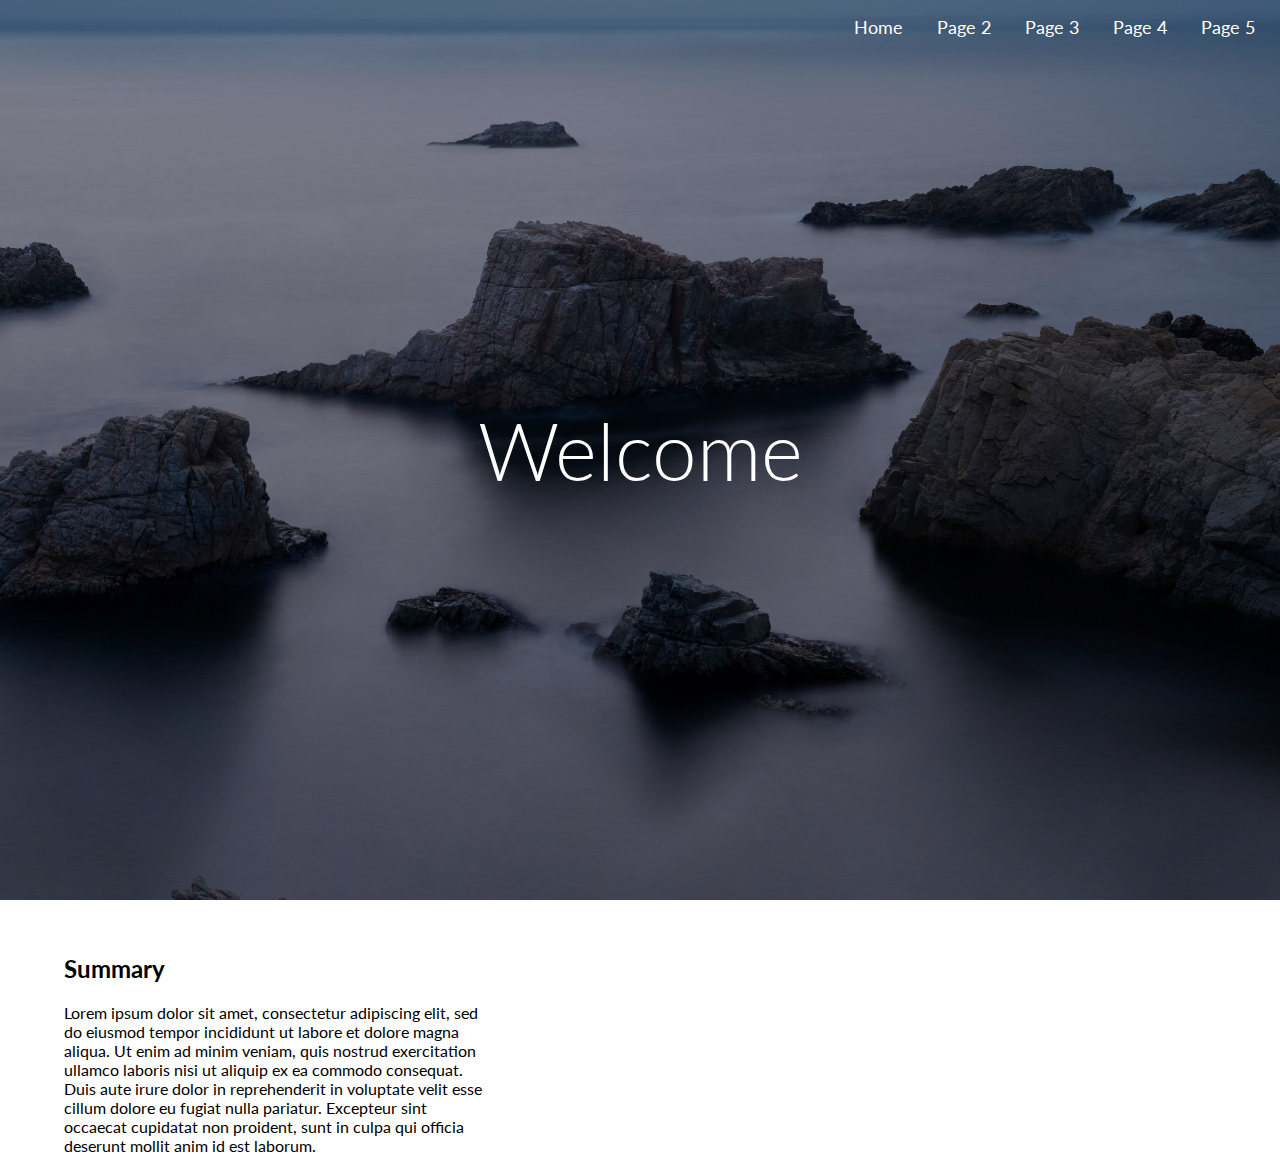
==== index.html @ a2aaafdb "Added background to banner" ====
<!DOCTYPE html>
<html>
    <head>
        <title>My Sample Website</title>
        <link href="https://fonts.googleapis.com/css2?family=Lato:wght@300;400&display=swap" rel="stylesheet"> <!-- add google fonts link for Lato Light and Regular -->
        <link href="css/styles.css" rel="stylesheet"> <!-- add link to external css file -->
        <style>
            .summary-container {
                margin-top: 6vh;
                margin-left: 5%; /* add margin to the left */
            }
            .summary-container h2 {
                text-align: left;
            }
            .summary-container p {
                text-align: left;
            }
        </style>
    </head>
    <body>
        <div class="header">
            <h1>Welcome</h1>
            <div class="button-container">
                <a href="index.html"><button>Home</button></a>
                <a href="page2.html"><button disabled>Page 2</button></a>
                <a href="page3.html"><button disabled>Page 3</button></a>
                <a href="page4.html"><button disabled>Page 4</button></a>
                <a href="page5.html"><button disabled>Page 5</button></a>
            </div>
        </div>
        <div class="summary-container" style="width: 33%">
            <h2>Summary</h2>
            <p>Lorem ipsum dolor sit amet, consectetur adipiscing elit, sed do eiusmod tempor incididunt ut labore et dolore magna aliqua. Ut enim ad minim veniam, quis nostrud exercitation ullamco laboris nisi ut aliquip ex ea commodo consequat. Duis aute irure dolor in reprehenderit in voluptate velit esse cillum dolore eu fugiat nulla pariatur. Excepteur sint occaecat cupidatat non proident, sunt in culpa qui officia deserunt mollit anim id est laborum.</p>    
        </div>
    </body>
</html>
---- css/styles.css ----
.header {
    display: flex;
    flex-direction: column;
    justify-content: center;
    align-items: center;
    height: 100vh; /* adjust as needed */
    position: relative;
    background-image: url('/images/big-sur-horizon.jpg');
    background-size: cover;
    background-position: center;
}

.header::before {
    content: "";
    position: absolute;
    top: 0;
    left: 0;
    width: 100%;
    height: 100%;
    background: rgba(0, 0, 0, 0.4);
    z-index: 1;
}

h1, .button-container {
    position: relative;
    z-index: 2;
}

body {
    font-family: 'Lato', sans-serif;
    margin: 0;
}

h1 {
    font-family: 'Lato', sans-serif;
    font-size: 5rem;
    font-weight: 300;
    text-align: center;
    color: white;
    padding: 100px;
    margin: 0;
}

.button-container {
    position: absolute;
    top: 10px;
    right: 10px;
    z-index: 2;
}

.button-container button {
    margin: 0 5px;
    font: 400 1.1rem/1.5 'Lato', sans-serif;
    color: white;
    padding: 5px 10px;
    background: transparent;
    border: none;
    cursor: pointer;
    transition: transform 0.3s ease;
}

.button-container button:hover {
    transform: scale(1.2);
}

@media screen and (min-width: 1024px) {
    .button-container {
        gap: 7px;
    }
}
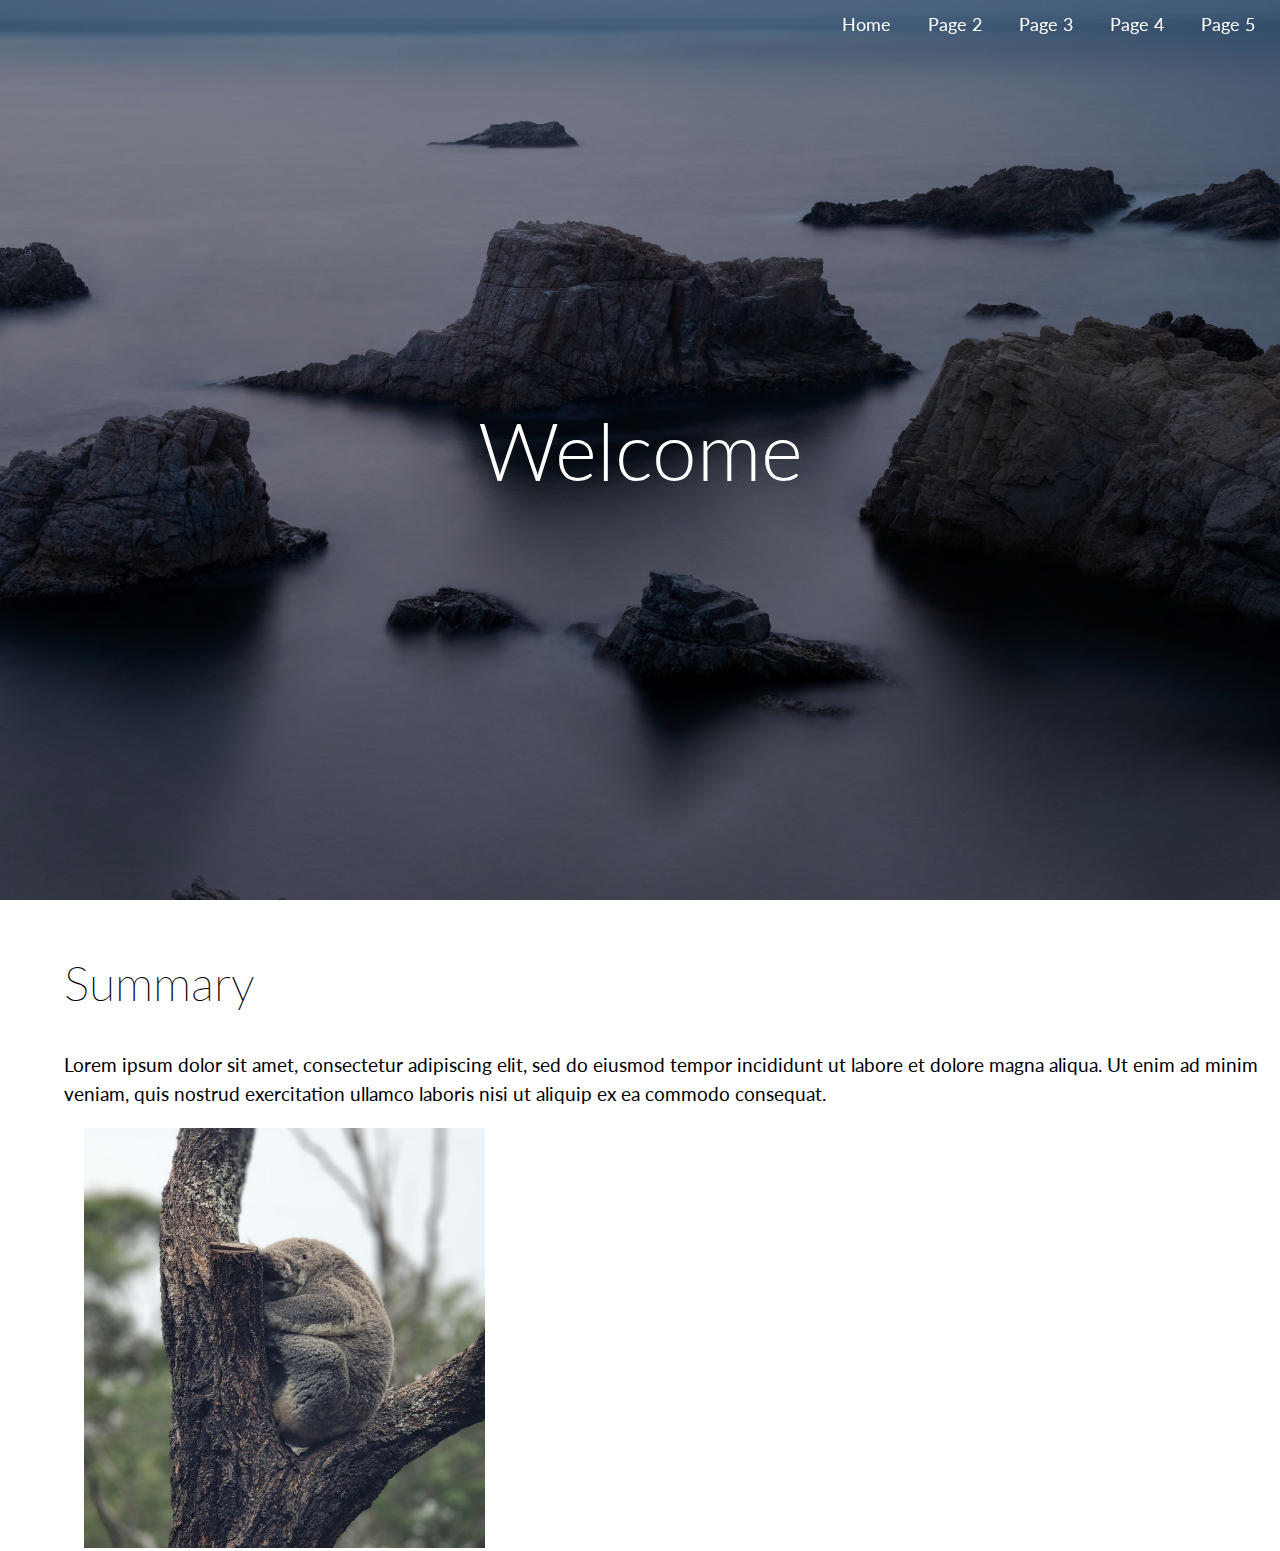
==== commit 35fb5c35: "Added photo and scrolling header" ====
--- a/index.html
+++ b/index.html
@@ -4,16 +4,25 @@
         <title>My Sample Website</title>
         <link href="https://fonts.googleapis.com/css2?family=Lato:wght@300;400&display=swap" rel="stylesheet"> <!-- add google fonts link for Lato Light and Regular -->
         <link href="css/styles.css" rel="stylesheet"> <!-- add link to external css file -->
+        <script src="js/script.js"></script>
         <style>
             .summary-container {
                 margin-top: 6vh;
                 margin-left: 5%; /* add margin to the left */
             }
             .summary-container h2 {
+                font-size: 3rem; /* increase font size of h2 */
+                font-weight: 200;
                 text-align: left;
             }
             .summary-container p {
                 text-align: left;
+                font-size: 1.2rem; /* increase font size of p */
+                line-height: 1.5;
+            }
+            .summary-container img {
+                margin-left: 20px; /* add margin to the left */
+                width: 33%; /* set width to 33% */
             }
         </style>
     </head>
@@ -21,6 +30,7 @@
         <div class="header">
             <h1>Welcome</h1>
             <div class="button-container">
+                <div class="website-name">Website Name</div>
                 <a href="index.html"><button>Home</button></a>
                 <a href="page2.html"><button disabled>Page 2</button></a>
                 <a href="page3.html"><button disabled>Page 3</button></a>
@@ -28,9 +38,10 @@
                 <a href="page5.html"><button disabled>Page 5</button></a>
             </div>
         </div>
-        <div class="summary-container" style="width: 33%">
+        <div class="summary-container">
             <h2>Summary</h2>
-            <p>Lorem ipsum dolor sit amet, consectetur adipiscing elit, sed do eiusmod tempor incididunt ut labore et dolore magna aliqua. Ut enim ad minim veniam, quis nostrud exercitation ullamco laboris nisi ut aliquip ex ea commodo consequat. Duis aute irure dolor in reprehenderit in voluptate velit esse cillum dolore eu fugiat nulla pariatur. Excepteur sint occaecat cupidatat non proident, sunt in culpa qui officia deserunt mollit anim id est laborum.</p>    
+            <p>Lorem ipsum dolor sit amet, consectetur adipiscing elit, sed do eiusmod tempor incididunt ut labore et dolore magna aliqua. Ut enim ad minim veniam, quis nostrud exercitation ullamco laboris nisi ut aliquip ex ea commodo consequat.</p>
+            <img src="images/koala.jpg" alt="Koala image"> <!-- add image -->
         </div>
     </body>
 </html>--- a/css/styles.css
+++ b/css/styles.css
@@ -32,7 +32,6 @@
 }
 
 h1 {
-    font-family: 'Lato', sans-serif;
     font-size: 5rem;
     font-weight: 300;
     text-align: center;
@@ -42,14 +41,21 @@
 }
 
 .button-container {
-    position: absolute;
-    top: 10px;
-    right: 10px;
+    position: fixed;
+    top: 0px;
+    right: 0px;
+    width: 100%;
+    height: 50px;
     z-index: 2;
+    padding-right: 10px;
+    display: flex;
+    justify-content: flex-end;
+    align-items: center;
+    transition: background-color 0.3s ease;
 }
 
 .button-container button {
-    margin: 0 5px;
+    margin: 5px;
     font: 400 1.1rem/1.5 'Lato', sans-serif;
     color: white;
     padding: 5px 10px;
@@ -63,6 +69,23 @@
     transform: scale(1.2);
 }
 
+.button-container.scrolled {
+    background-color: rgba(0, 0, 0, 0.7);
+}
+
+.website-name {
+    position: absolute;
+    padding-left: 10px;
+    left: 10px;
+    opacity: 0;
+    color: white;
+    transition: opacity 0.3s ease;
+}
+
+.website-name.visible {
+    opacity: 1;
+}
+
 @media screen and (min-width: 1024px) {
     .button-container {
         gap: 7px;
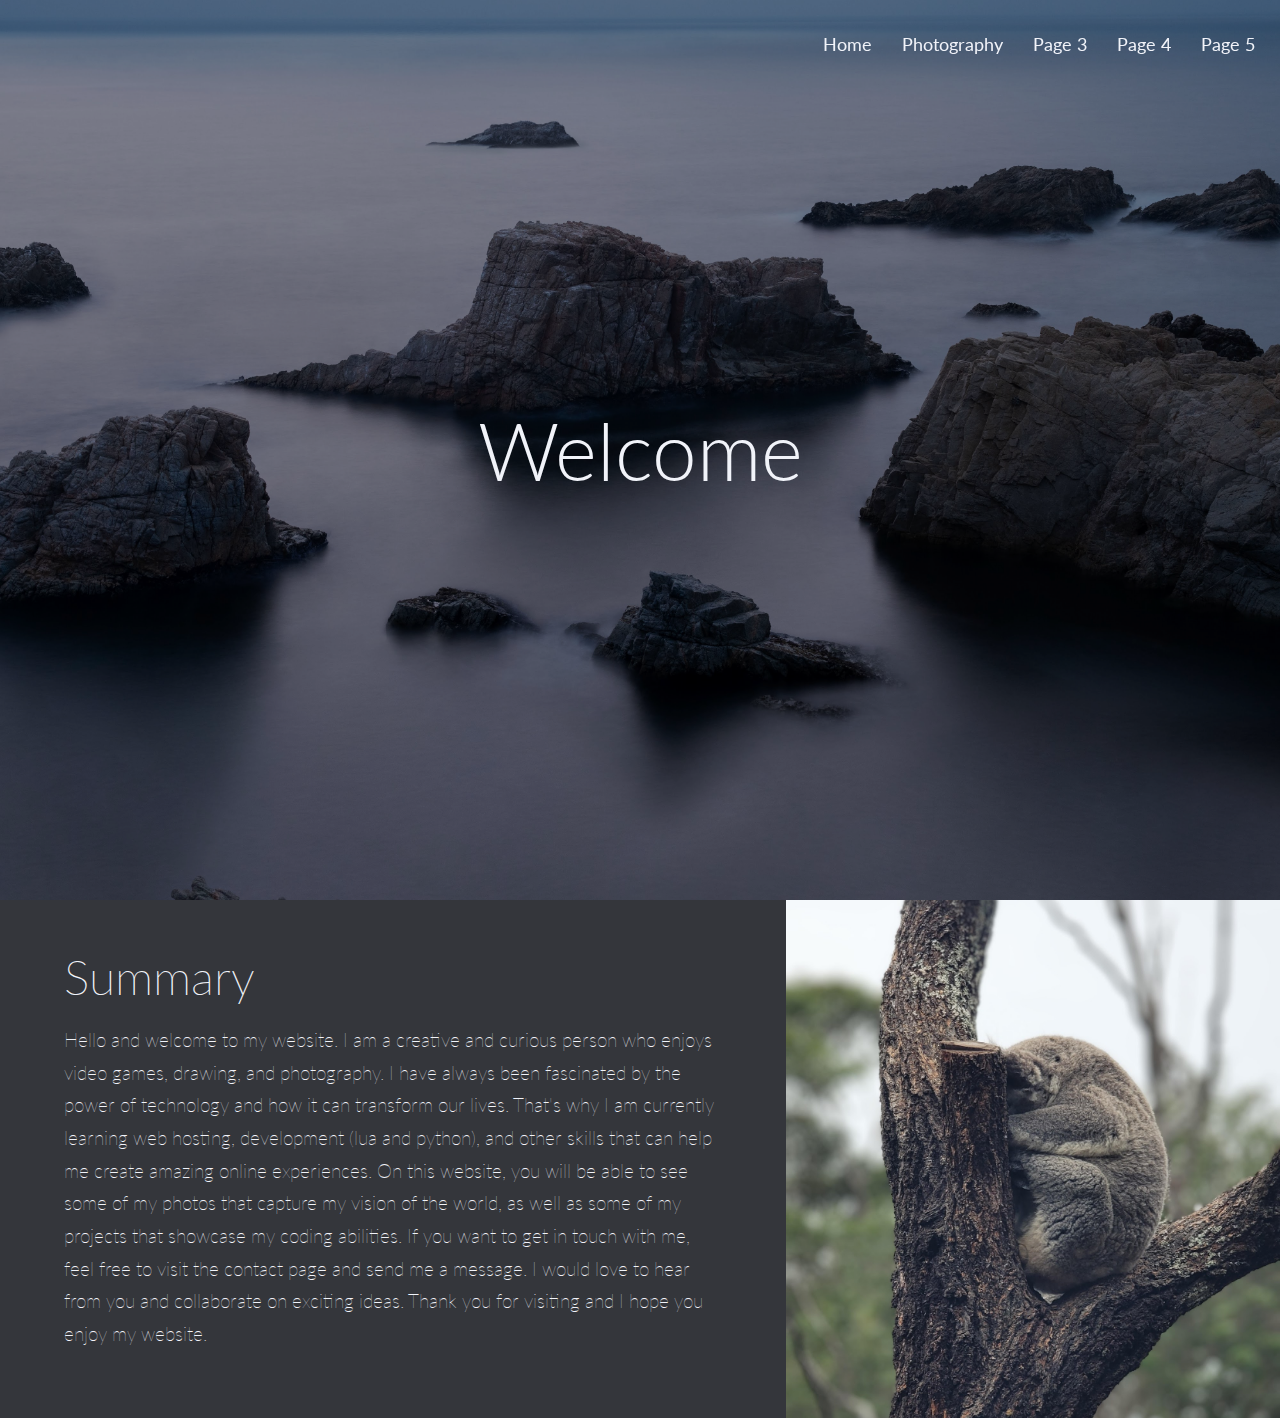
==== commit 0556aa6c: "Added fade header." ====
--- a/index.html
+++ b/index.html
@@ -7,41 +7,65 @@
         <script src="js/script.js"></script>
         <style>
             .summary-container {
-                margin-top: 6vh;
-                margin-left: 5%; /* add margin to the left */
+                width: 60%; /* increase width of summary container */
+                display: flex; /* add display flex */
+                flex-direction: column; /* add flex direction column */
+                justify-content: center; /* add justify content center */
+                align-items: flex-start; /* add align items flex start */
+                margin-left: 5%; /* add margin left 5% */
             }
             .summary-container h2 {
                 font-size: 3rem; /* increase font size of h2 */
+                margin: 0;
                 font-weight: 200;
                 text-align: left;
+                color: #F1F3F9;
             }
             .summary-container p {
                 text-align: left;
                 font-size: 1.2rem; /* increase font size of p */
-                line-height: 1.5;
+                font-weight: lighter;
+                line-height: 1.7;
+                color: #F1F3F9;
             }
-            .summary-container img {
-                margin-left: 20px; /* add margin to the left */
-                width: 33%; /* set width to 33% */
+            .image-container {
+                width: 45%;
+                margin-left: 5%;
+                display: flex;
+                justify-content: center;
+                align-items: center;
+            }
+            .image-container img {
+                width: 100%;
+                object-fit: cover; /* add object-fit cover */
+            }
+            .main-container {
+                display: flex; /* add display flex */
+                justify-content: space-between; /* add justify content space between */
+                align-items: center; /* add align items center */
             }
         </style>
     </head>
     <body>
         <div class="header">
             <h1>Welcome</h1>
-            <div class="button-container">
+            <div class="banner">
                 <div class="website-name">Website Name</div>
-                <a href="index.html"><button>Home</button></a>
-                <a href="page2.html"><button disabled>Page 2</button></a>
-                <a href="page3.html"><button disabled>Page 3</button></a>
-                <a href="page4.html"><button disabled>Page 4</button></a>
-                <a href="page5.html"><button disabled>Page 5</button></a>
+                <a href="index.html"><button id="home-btn">Home</button></a>
+                <a href="photography.html"><button id="photography-btn">Photography</button></a>
+                <a href="page3.html"><button id="page3-btn" disabled>Page 3</button></a>
+                <a href="page4.html"><button id="page4-btn" disabled>Page 4</button></a>
+                <a href="page5.html"><button id="page5-btn" disabled>Page 5</button></a>
             </div>
         </div>
-        <div class="summary-container">
-            <h2>Summary</h2>
-            <p>Lorem ipsum dolor sit amet, consectetur adipiscing elit, sed do eiusmod tempor incididunt ut labore et dolore magna aliqua. Ut enim ad minim veniam, quis nostrud exercitation ullamco laboris nisi ut aliquip ex ea commodo consequat.</p>
-            <img src="images/koala.jpg" alt="Koala image"> <!-- add image -->
+        <div class="main-container">
+            <div class="summary-container">
+                <h2>Summary</h2>
+                <p>Hello and welcome to my website. I am a creative and curious person who enjoys video games, drawing, and photography. I have always been fascinated by the power of technology and how it can transform our lives. That's why I am currently learning web hosting, development (lua and python), and other skills that can help me create amazing online experiences. On this website, you will be able to see some of my photos that capture my vision of the world, as well as some of my projects that showcase my coding abilities. If you want to get in touch with me, feel free to visit the contact page and send me a message. I would love to hear from you and collaborate on exciting ideas. Thank you for visiting and I hope you enjoy my website.</p>
+            </div>
+            <div class="image-container">
+                <img src="images/koala.jpg" alt="Koala image">
+            </div>
         </div>
     </body>
 </html>--- a/css/styles.css
+++ b/css/styles.css
@@ -3,31 +3,27 @@
     flex-direction: column;
     justify-content: center;
     align-items: center;
-    height: 100vh; /* adjust as needed */
+    height: 100vh;
     position: relative;
-    background-image: url('/images/big-sur-horizon.jpg');
-    background-size: cover;
-    background-position: center;
+    background: url('/images/big-sur-horizon.jpg') center/cover;
+    background-attachment: fixed;
 }
 
 .header::before {
     content: "";
     position: absolute;
-    top: 0;
-    left: 0;
-    width: 100%;
-    height: 100%;
+    inset: 0;
     background: rgba(0, 0, 0, 0.4);
-    z-index: 1;
 }
 
-h1, .button-container {
+h1, .banner {
     position: relative;
     z-index: 2;
 }
 
 body {
     font-family: 'Lato', sans-serif;
+    background-color: #34363B;
     margin: 0;
 }
 
@@ -35,29 +31,27 @@
     font-size: 5rem;
     font-weight: 300;
     text-align: center;
-    color: white;
+    color: #F1F3F9;
     padding: 100px;
     margin: 0;
 }
 
-.button-container {
+.banner {
     position: fixed;
-    top: 0px;
-    right: 0px;
-    width: 100%;
-    height: 50px;
-    z-index: 2;
-    padding-right: 10px;
+    height: 10%;
+    inset: 0 0 auto 0;
     display: flex;
     justify-content: flex-end;
     align-items: center;
+    padding-right: 10px;
+    background-color: transparent;
     transition: background-color 0.3s ease;
 }
 
-.button-container button {
+.banner button {
     margin: 5px;
     font: 400 1.1rem/1.5 'Lato', sans-serif;
-    color: white;
+    color: #F1F3F9;
     padding: 5px 10px;
     background: transparent;
     border: none;
@@ -65,29 +59,25 @@
     transition: transform 0.3s ease;
 }
 
-.button-container button:hover {
+.banner button:hover {
     transform: scale(1.2);
 }
 
-.button-container.scrolled {
-    background-color: rgba(0, 0, 0, 0.7);
+.banner.scrolled {
+    background-color: #26282B;
 }
 
 .website-name {
     position: absolute;
+    font: 400 1.1rem/1.5 'Lato', sans-serif;
     padding-left: 10px;
     left: 10px;
     opacity: 0;
-    color: white;
+    color: #F1F3F9;
     transition: opacity 0.3s ease;
+    font-weight: 400;
 }
 
 .website-name.visible {
     opacity: 1;
-}
-
-@media screen and (min-width: 1024px) {
-    .button-container {
-        gap: 7px;
-    }
 }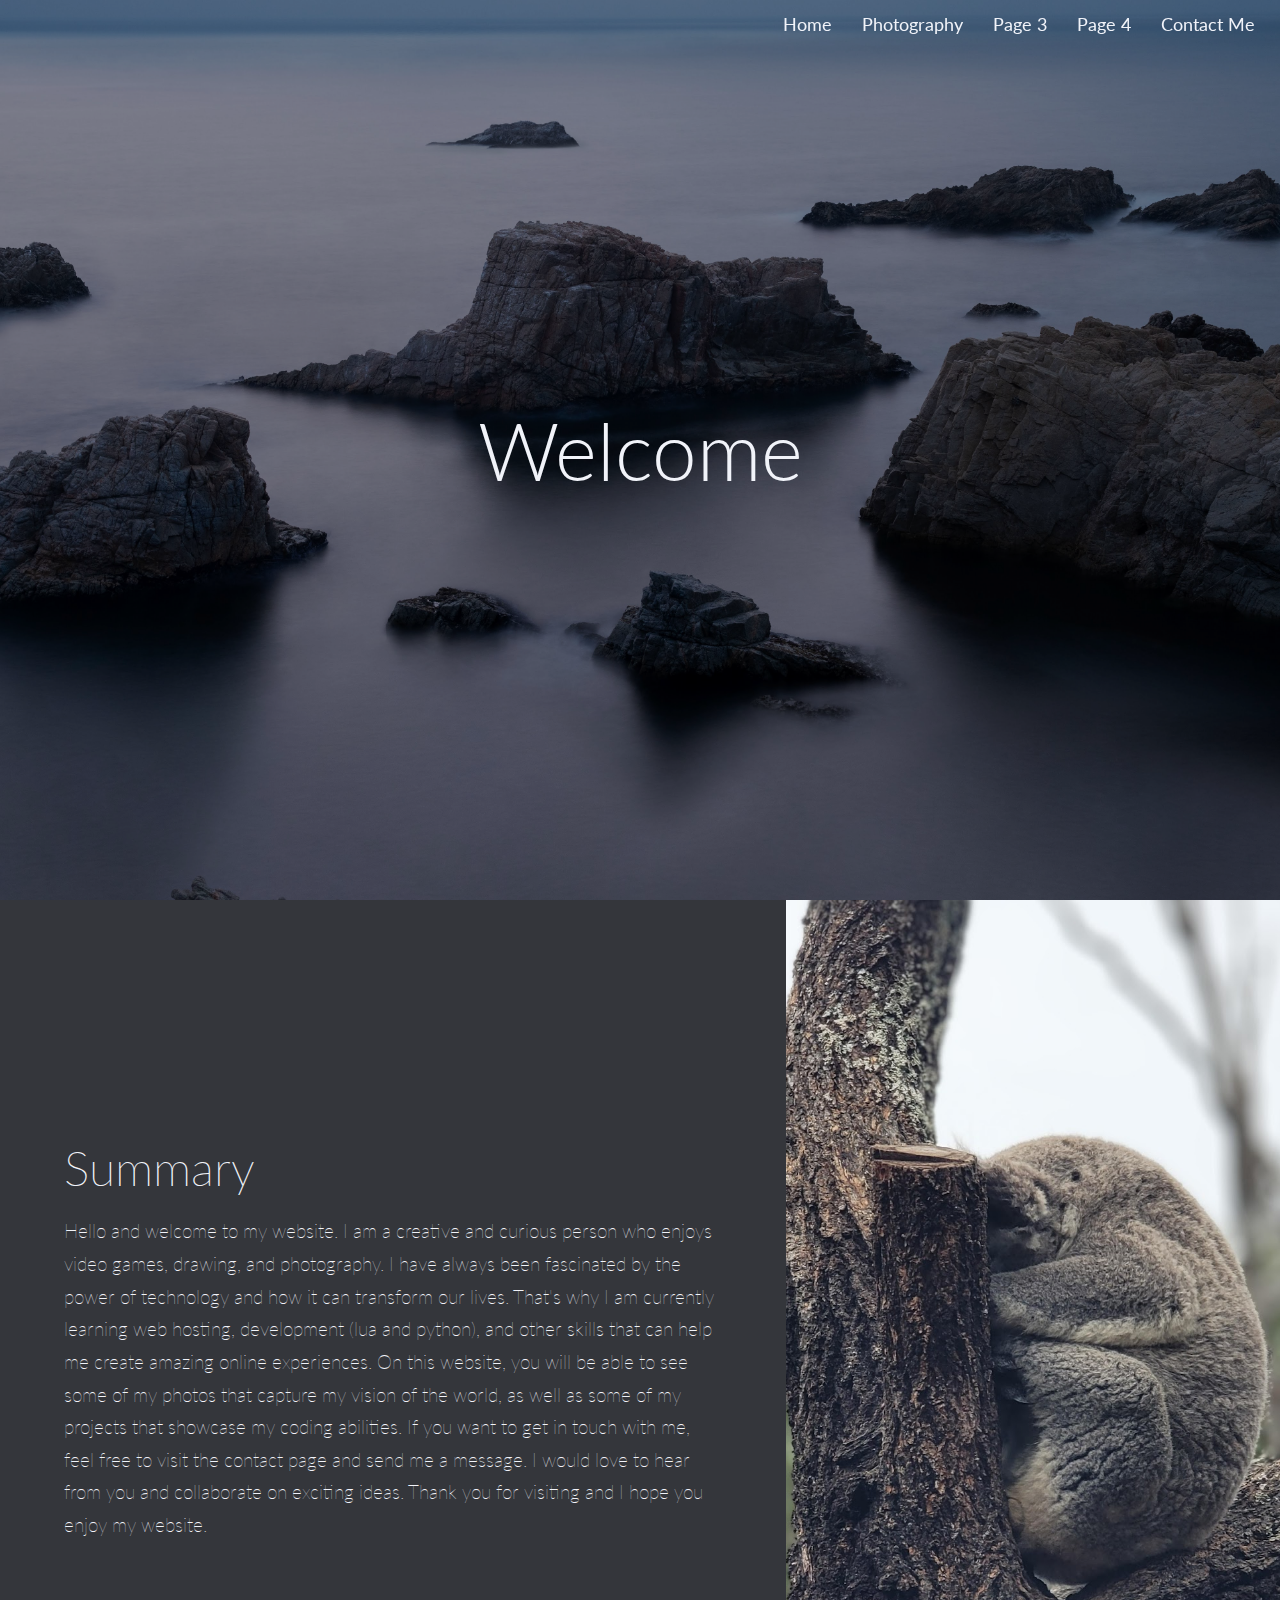
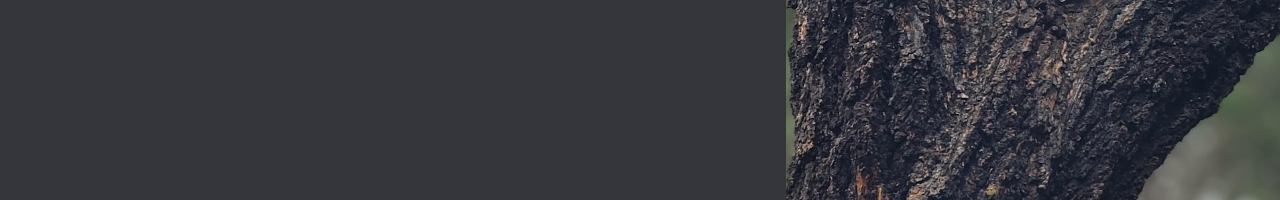
==== commit 954ccb0f: "Added Contact Page" ====
--- a/index.html
+++ b/index.html
@@ -5,66 +5,28 @@
         <link href="https://fonts.googleapis.com/css2?family=Lato:wght@300;400&display=swap" rel="stylesheet"> <!-- add google fonts link for Lato Light and Regular -->
         <link href="css/styles.css" rel="stylesheet"> <!-- add link to external css file -->
         <script src="js/script.js"></script>
-        <style>
-            .summary-container {
-                width: 60%; /* increase width of summary container */
-                display: flex; /* add display flex */
-                flex-direction: column; /* add flex direction column */
-                justify-content: center; /* add justify content center */
-                align-items: flex-start; /* add align items flex start */
-                margin-left: 5%; /* add margin left 5% */
-            }
-            .summary-container h2 {
-                font-size: 3rem; /* increase font size of h2 */
-                margin: 0;
-                font-weight: 200;
-                text-align: left;
-                color: #F1F3F9;
-            }
-            .summary-container p {
-                text-align: left;
-                font-size: 1.2rem; /* increase font size of p */
-                font-weight: lighter;
-                line-height: 1.7;
-                color: #F1F3F9;
-            }
-            .image-container {
-                width: 45%;
-                margin-left: 5%;
-                display: flex;
-                justify-content: center;
-                align-items: center;
-            }
-            .image-container img {
-                width: 100%;
-                object-fit: cover; /* add object-fit cover */
-            }
-            .main-container {
-                display: flex; /* add display flex */
-                justify-content: space-between; /* add justify content space between */
-                align-items: center; /* add align items center */
-            }
-        </style>
     </head>
     <body>
-        <div class="header">
-            <h1>Welcome</h1>
-            <div class="banner">
+        <div class="hero">
+            <h1 class="hero-title">Welcome</h1>
+            <div class="hero-banner">
                 <div class="website-name">Website Name</div>
-                <a href="index.html"><button id="home-btn">Home</button></a>
-                <a href="photography.html"><button id="photography-btn">Photography</button></a>
-                <a href="page3.html"><button id="page3-btn" disabled>Page 3</button></a>
-                <a href="page4.html"><button id="page4-btn" disabled>Page 4</button></a>
-                <a href="page5.html"><button id="page5-btn" disabled>Page 5</button></a>
+                <a href="index.html" class="nav-button" id="home-btn">Home</a>
+                <a href="" class="nav-button" id="photography-btn">Photography</a>
+                <a href="" class="nav-button" id="page3-btn">Page 3</a>
+                <a href="" class="nav-button" id="page4-btn">Page 4</a>
+                <a href="contact.html" class="nav-button" id="contact-btn">Contact Me</a>
             </div>
         </div>
-        <div class="main-container">
-            <div class="summary-container">
-                <h2>Summary</h2>
-                <p>Hello and welcome to my website. I am a creative and curious person who enjoys video games, drawing, and photography. I have always been fascinated by the power of technology and how it can transform our lives. That's why I am currently learning web hosting, development (lua and python), and other skills that can help me create amazing online experiences. On this website, you will be able to see some of my photos that capture my vision of the world, as well as some of my projects that showcase my coding abilities. If you want to get in touch with me, feel free to visit the contact page and send me a message. I would love to hear from you and collaborate on exciting ideas. Thank you for visiting and I hope you enjoy my website.</p>
-            </div>
-            <div class="image-container">
-                <img src="images/koala.jpg" alt="Koala image">
+        <div class="content">
+            <div class="container">
+                <div class="summary">
+                    <h2 class="summary-title">Summary</h2>
+                    <p class="summary-text">Hello and welcome to my website. I am a creative and curious person who enjoys video games, drawing, and photography. I have always been fascinated by the power of technology and how it can transform our lives. That's why I am currently learning web hosting, development (lua and python), and other skills that can help me create amazing online experiences. On this website, you will be able to see some of my photos that capture my vision of the world, as well as some of my projects that showcase my coding abilities. If you want to get in touch with me, feel free to visit the contact page and send me a message. I would love to hear from you and collaborate on exciting ideas. Thank you for visiting and I hope you enjoy my website.</p>
+                </div>
+                <div class="image">
+                    <img class="image-content" src="images/koala.jpg" alt="Koala image">
+                </div>
             </div>
         </div>
     </body>
--- a/css/styles.css
+++ b/css/styles.css
@@ -1,22 +1,23 @@
-.header {
+/* HOME PAGE */
+
+.hero {
     display: flex;
     flex-direction: column;
     justify-content: center;
     align-items: center;
     height: 100vh;
     position: relative;
-    background: url('/images/big-sur-horizon.jpg') center/cover;
-    background-attachment: fixed;
+    background: url('/images/big-sur-horizon.jpg') center/cover fixed;
 }
 
-.header::before {
+.hero::before {
     content: "";
     position: absolute;
     inset: 0;
     background: rgba(0, 0, 0, 0.4);
 }
 
-h1, .banner {
+.hero-title, .hero-banner {
     position: relative;
     z-index: 2;
 }
@@ -27,7 +28,7 @@
     margin: 0;
 }
 
-h1 {
+.hero-title {
     font-size: 5rem;
     font-weight: 300;
     text-align: center;
@@ -36,9 +37,18 @@
     margin: 0;
 }
 
-.banner {
+@keyframes fadeIn {
+    from { opacity: 0; }
+    to { opacity: 1; }
+}
+
+.fade-in {
+    animation: fadeIn 1.5s ease-in-out;
+}
+
+.hero-banner {
     position: fixed;
-    height: 10%;
+    height: 50px;
     inset: 0 0 auto 0;
     display: flex;
     justify-content: flex-end;
@@ -48,10 +58,11 @@
     transition: background-color 0.3s ease;
 }
 
-.banner button {
+.nav-button {
     margin: 5px;
     font: 400 1.1rem/1.5 'Lato', sans-serif;
     color: #F1F3F9;
+    text-decoration: none;
     padding: 5px 10px;
     background: transparent;
     border: none;
@@ -59,11 +70,11 @@
     transition: transform 0.3s ease;
 }
 
-.banner button:hover {
+.nav-button:hover {
     transform: scale(1.2);
 }
 
-.banner.scrolled {
+.hero-banner--scrolled {
     background-color: #26282B;
 }
 
@@ -78,6 +89,95 @@
     font-weight: 400;
 }
 
-.website-name.visible {
+.website-name--visible {
     opacity: 1;
+}
+
+.summary {
+    width: 60%;
+    display: flex;
+    flex-direction: column;
+    justify-content: center;
+    align-items: flex-start;
+    margin-left: 5%;
+}
+
+.summary-title {
+    font-size: 3rem;
+    margin: 0;
+    font-weight: 200;
+    text-align: left;
+    color: #F1F3F9;
+}
+
+.summary-text {
+    text-align: left;
+    font-size: 1.2rem;
+    font-weight: lighter;
+    line-height: 1.7;
+    color: #F1F3F9;
+}
+
+.image {
+    width: 45%;
+    height: 100%;
+    margin-left: 5%;
+    display: flex;
+    justify-content: center;
+    align-items: center;
+}
+
+.image-content {
+    width: 100%;
+    height: 100%;
+    object-fit: cover;
+}
+
+.content {
+    height: calc(100vh - 50px);
+}
+
+.container {
+    display: flex;
+    justify-content: space-between;
+    align-items: center;
+    min-height: 100vh;
+    height: 100vh;
+}
+
+/* CONTACT PAGE */
+
+.form {
+    display: flex;
+    flex-direction: column;
+    width: 50%;
+    margin: auto;
+}
+
+.form label {
+    margin-top: 10px;
+    font-size: 2rem;
+    font-weight: 200;
+    color:#F1F3F9
+}
+
+.form input, .form textarea {
+    font-size: medium;
+    margin-top: 5px;
+    padding: 10px;
+    border-radius: 5px;
+    border: 1px solid #ccc;
+}
+
+.form textarea {
+    font-size: medium;
+    resize: none;
+    height: 200px;
+}
+
+.form input[type="submit"] {
+    margin-top: 10px;
+    background-color: #26282B;
+    color: white;
+    cursor: pointer;
 }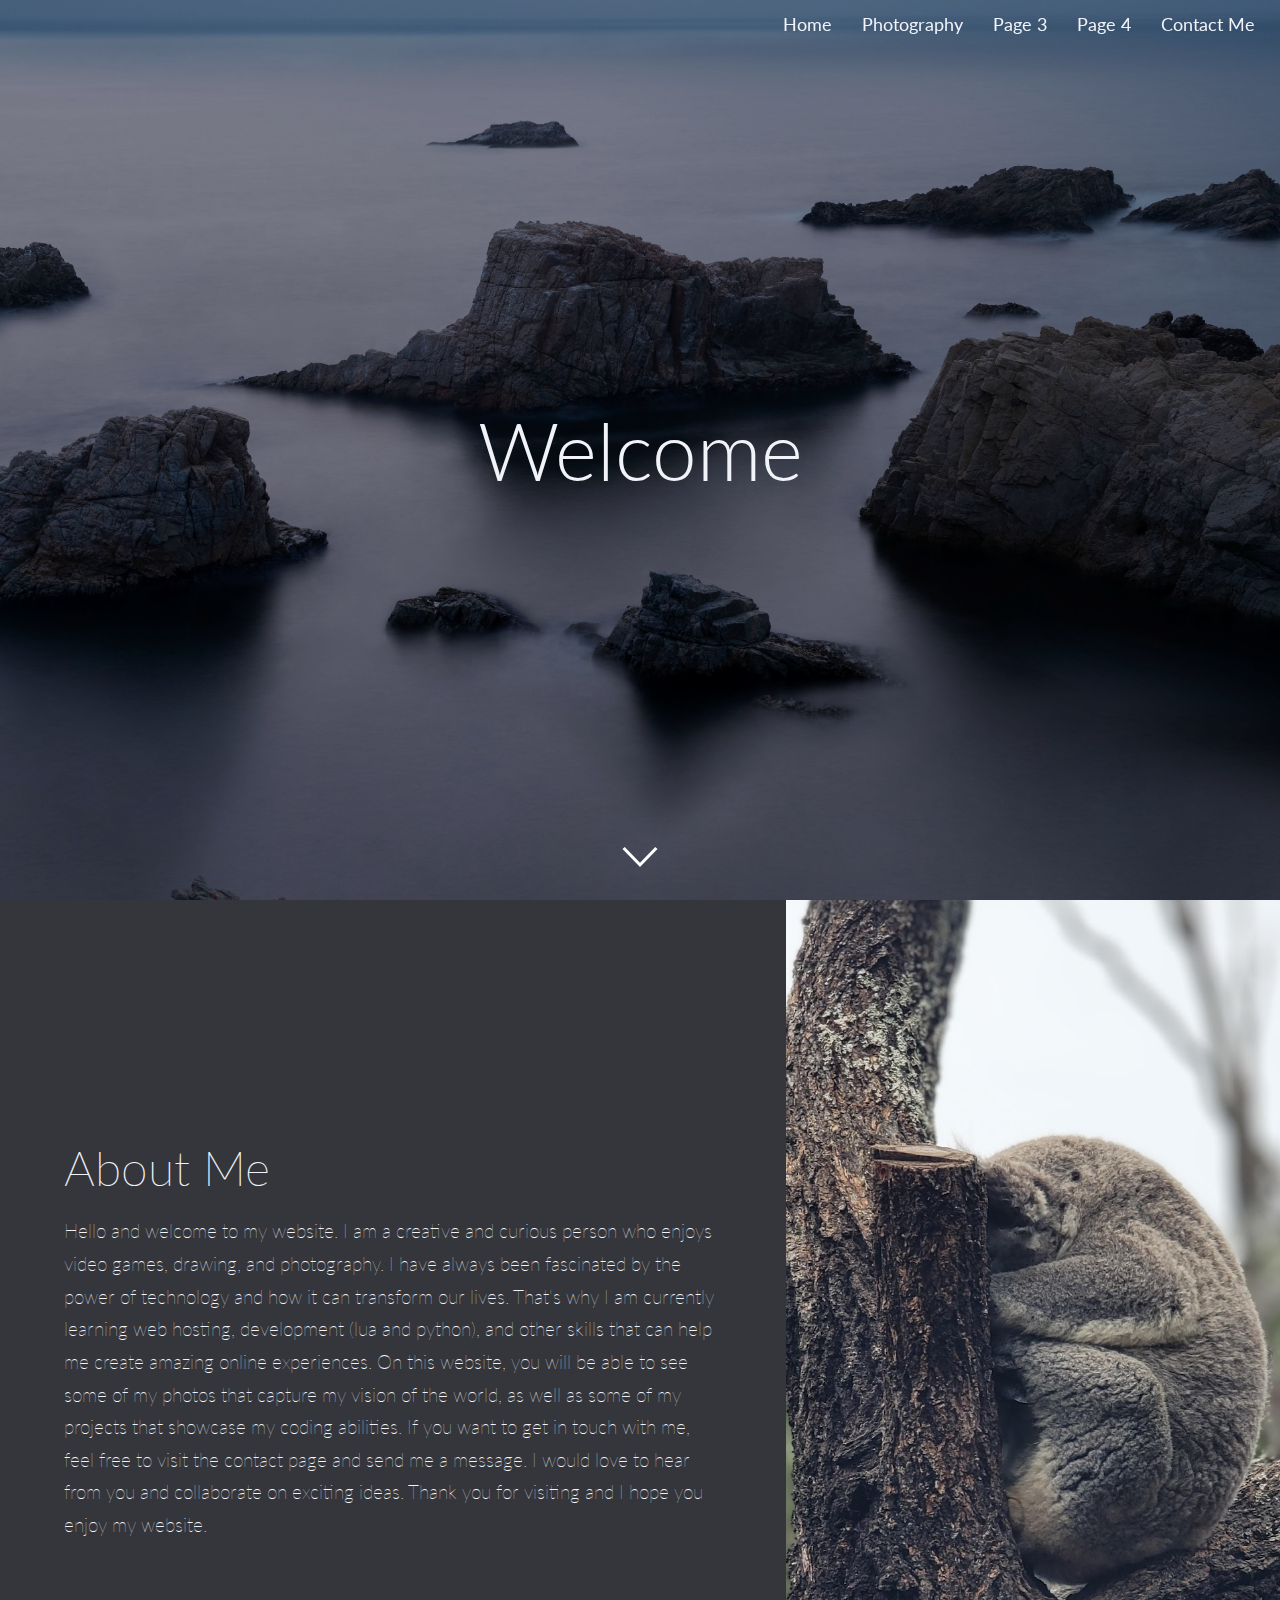
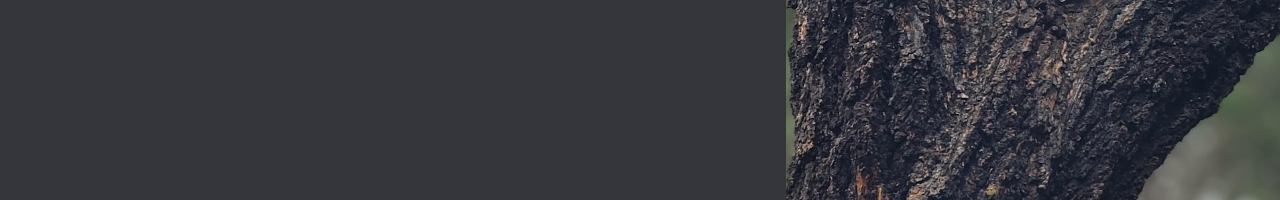
==== commit c665a963: "Added scroll button to home page" ====
--- a/index.html
+++ b/index.html
@@ -1,7 +1,7 @@
 <!DOCTYPE html>
 <html>
     <head>
-        <title>My Sample Website</title>
+        <title>Nikology</title>
         <link href="https://fonts.googleapis.com/css2?family=Lato:wght@300;400&display=swap" rel="stylesheet"> <!-- add google fonts link for Lato Light and Regular -->
         <link href="css/styles.css" rel="stylesheet"> <!-- add link to external css file -->
         <script src="js/script.js"></script>
@@ -10,19 +10,22 @@
         <div class="hero">
             <h1 class="hero-title">Welcome</h1>
             <div class="hero-banner">
-                <div class="website-name">Website Name</div>
+                <div class="website-name">nikology.dev</div>
                 <a href="index.html" class="nav-button" id="home-btn">Home</a>
                 <a href="" class="nav-button" id="photography-btn">Photography</a>
                 <a href="" class="nav-button" id="page3-btn">Page 3</a>
                 <a href="" class="nav-button" id="page4-btn">Page 4</a>
                 <a href="contact.html" class="nav-button" id="contact-btn">Contact Me</a>
             </div>
+            <a href="#content" class="scroll-down-button">
+                <img src="vector/down-arrow.svg" alt="Scroll down">
+            </a>
         </div>
-        <div class="content">
+        <div id ="content" class="content">
             <div class="container">
-                <div class="summary">
-                    <h2 class="summary-title">Summary</h2>
-                    <p class="summary-text">Hello and welcome to my website. I am a creative and curious person who enjoys video games, drawing, and photography. I have always been fascinated by the power of technology and how it can transform our lives. That's why I am currently learning web hosting, development (lua and python), and other skills that can help me create amazing online experiences. On this website, you will be able to see some of my photos that capture my vision of the world, as well as some of my projects that showcase my coding abilities. If you want to get in touch with me, feel free to visit the contact page and send me a message. I would love to hear from you and collaborate on exciting ideas. Thank you for visiting and I hope you enjoy my website.</p>
+                <div class="about">
+                    <h2 class="about-title">About Me</h2>
+                    <p class="about-text">Hello and welcome to my website. I am a creative and curious person who enjoys video games, drawing, and photography. I have always been fascinated by the power of technology and how it can transform our lives. That's why I am currently learning web hosting, development (lua and python), and other skills that can help me create amazing online experiences. On this website, you will be able to see some of my photos that capture my vision of the world, as well as some of my projects that showcase my coding abilities. If you want to get in touch with me, feel free to visit the contact page and send me a message. I would love to hear from you and collaborate on exciting ideas. Thank you for visiting and I hope you enjoy my website.</p>
                 </div>
                 <div class="image">
                     <img class="image-content" src="images/koala.jpg" alt="Koala image">
--- a/css/styles.css
+++ b/css/styles.css
@@ -93,7 +93,25 @@
     opacity: 1;
 }
 
-.summary {
+.scroll-down-button {
+    position: absolute;
+    bottom: 20px;
+    left: 50%;
+    transform: translateX(-50%);
+    transition: transform 0.3s ease-in-out;
+    color: transparent;
+}
+
+.scroll-down-button img {
+    width: 40px;
+    height: 40px;
+}
+
+.scroll-down-button:hover {
+    transform: translateX(-50%) translateY(10px);
+}
+
+.about {
     width: 60%;
     display: flex;
     flex-direction: column;
@@ -102,7 +120,7 @@
     margin-left: 5%;
 }
 
-.summary-title {
+.about-title {
     font-size: 3rem;
     margin: 0;
     font-weight: 200;
@@ -110,7 +128,7 @@
     color: #F1F3F9;
 }
 
-.summary-text {
+.about-text {
     text-align: left;
     font-size: 1.2rem;
     font-weight: lighter;
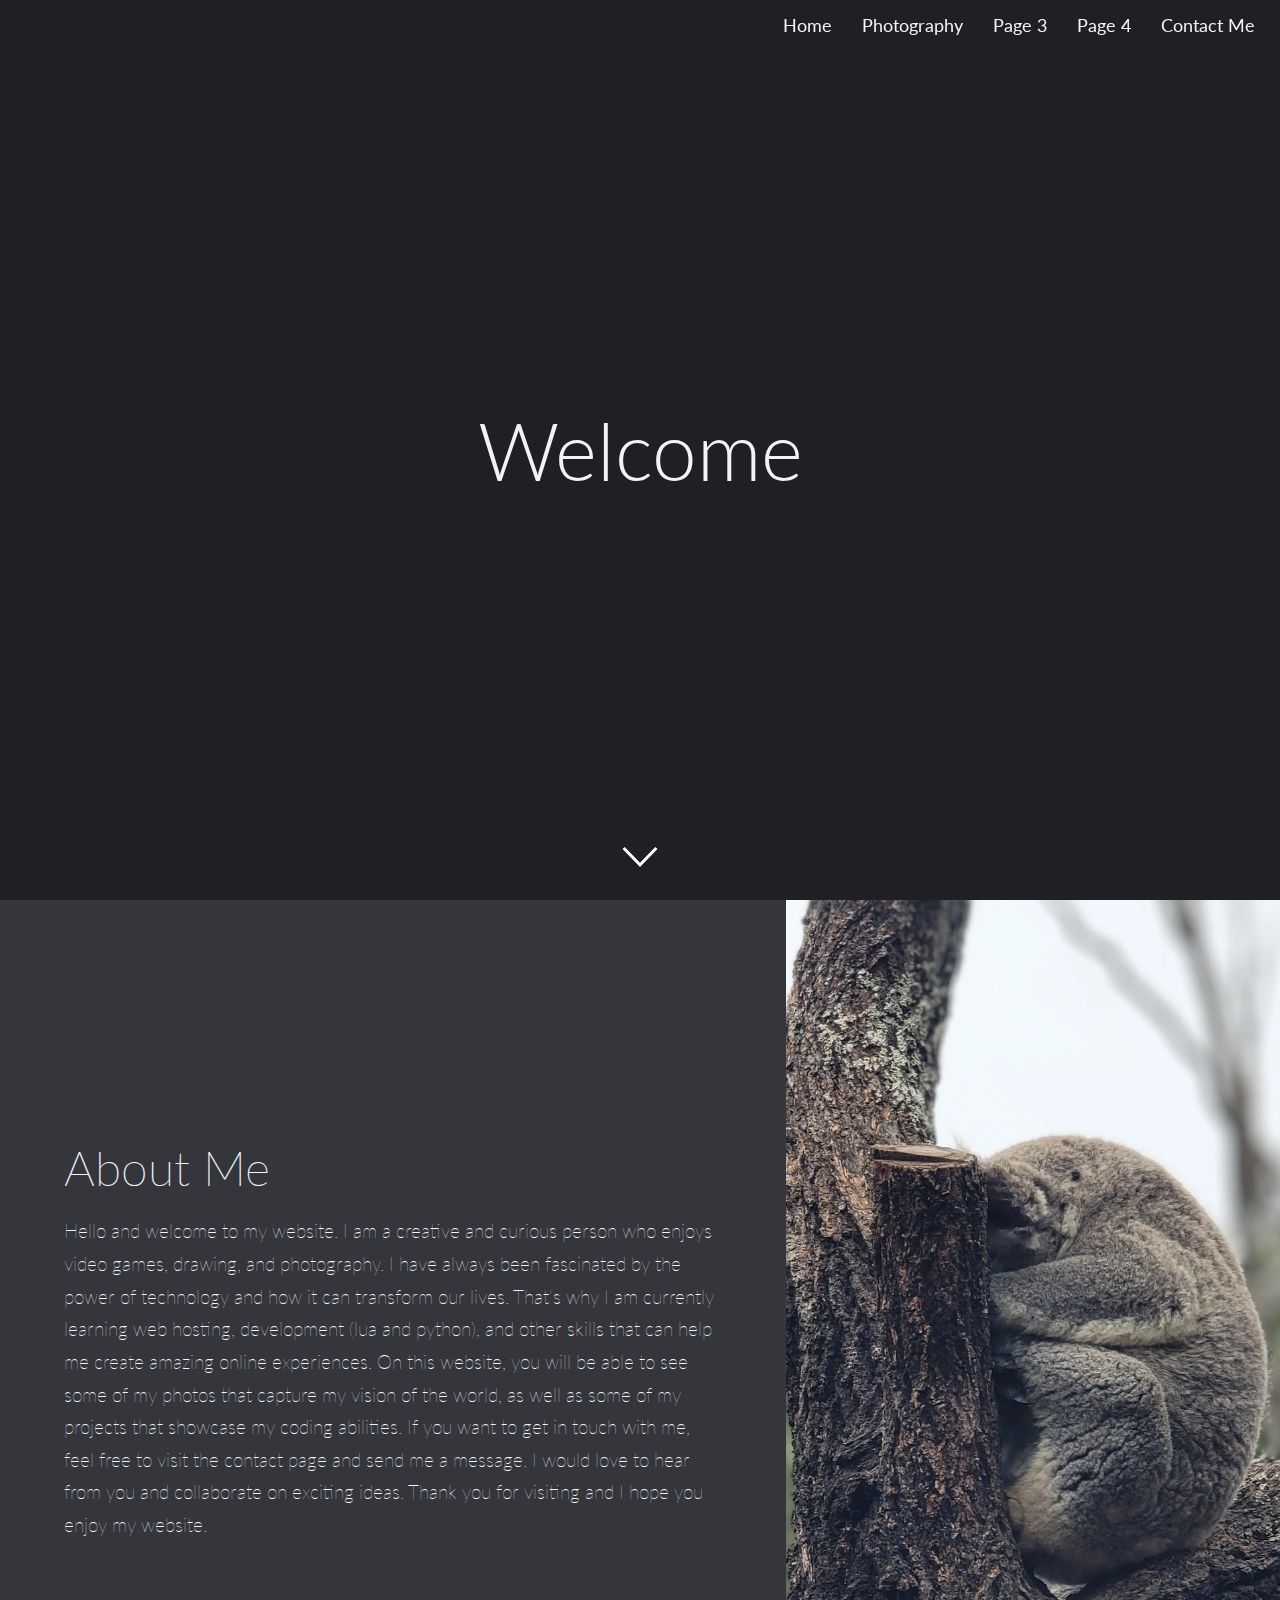
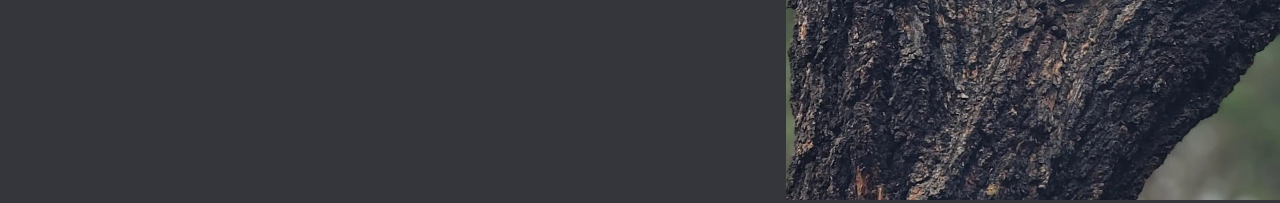
==== commit 3cbcf20e: "Update image format for faster loading" ====
--- a/index.html
+++ b/index.html
@@ -12,7 +12,7 @@
             <div class="hero-banner">
                 <div class="website-name">nikology.dev</div>
                 <a href="index.html" class="nav-button" id="home-btn">Home</a>
-                <a href="" class="nav-button" id="photography-btn">Photography</a>
+                <a href="photography.html" class="nav-button" id="photography-btn">Photography</a>
                 <a href="" class="nav-button" id="page3-btn">Page 3</a>
                 <a href="" class="nav-button" id="page4-btn">Page 4</a>
                 <a href="contact.html" class="nav-button" id="contact-btn">Contact Me</a>
@@ -28,7 +28,7 @@
                     <p class="about-text">Hello and welcome to my website. I am a creative and curious person who enjoys video games, drawing, and photography. I have always been fascinated by the power of technology and how it can transform our lives. That's why I am currently learning web hosting, development (lua and python), and other skills that can help me create amazing online experiences. On this website, you will be able to see some of my photos that capture my vision of the world, as well as some of my projects that showcase my coding abilities. If you want to get in touch with me, feel free to visit the contact page and send me a message. I would love to hear from you and collaborate on exciting ideas. Thank you for visiting and I hope you enjoy my website.</p>
                 </div>
                 <div class="image">
-                    <img class="image-content" src="images/koala.jpg" alt="Koala image">
+                    <img class="image-content" src="images/koala.webp" alt="Koala image">
                 </div>
             </div>
         </div>
--- a/css/styles.css
+++ b/css/styles.css
@@ -1,42 +1,54 @@
-/* HOME PAGE */
-
-.hero {
-    display: flex;
-    flex-direction: column;
-    justify-content: center;
-    align-items: center;
-    height: 100vh;
-    position: relative;
-    background: url('/images/big-sur-horizon.jpg') center/cover fixed;
-}
-
-.hero::before {
-    content: "";
-    position: absolute;
-    inset: 0;
-    background: rgba(0, 0, 0, 0.4);
-}
-
-.hero-title, .hero-banner {
-    position: relative;
-    z-index: 2;
-}
-
+/* Global Styles */
 body {
     font-family: 'Lato', sans-serif;
     background-color: #34363B;
     margin: 0;
 }
 
+a {
+    text-decoration: none;
+    color: inherit;
+}
+
+/* Flexbox Utility */
+.flex {
+    display: flex;
+    align-items: center;
+    justify-content: center;
+}
+
+/* Home Page */
+.hero {
+    display: flex;
+    flex-direction: column;
+    align-items: center;
+    justify-content: center;
+    height: 100vh;
+    position: relative;
+    background: url('/images/big-sur-horizon.jpg') center/cover no-repeat fixed;
+}
+
+.hero::before {
+    content: "";
+    position: absolute;
+    inset: 0;
+    background: rgba(0, 0, 0, 0.4);
+}
+
+.hero-title, .hero-banner {
+    position: relative;
+    z-index: 2;
+}
+
 .hero-title {
     font-size: 5rem;
     font-weight: 300;
-    text-align: center;
-    color: #F1F3F9;
-    padding: 100px;
+    color: #F1F3F9;
+    padding: 100px 0;
     margin: 0;
 }
 
+/* Animations */
 @keyframes fadeIn {
     from { opacity: 0; }
     to { opacity: 1; }
@@ -46,23 +58,26 @@
     animation: fadeIn 1.5s ease-in-out;
 }
 
+/* Navigation */
 .hero-banner {
     position: fixed;
+    top: 0;
+    right: 0;
+    left: 0;
     height: 50px;
-    inset: 0 0 auto 0;
     display: flex;
     justify-content: flex-end;
     align-items: center;
-    padding-right: 10px;
+    padding: 0 10px;
+    color: #F1F3F9;
     background-color: transparent;
     transition: background-color 0.3s ease;
 }
 
 .nav-button {
-    margin: 5px;
-    font: 400 1.1rem/1.5 'Lato', sans-serif;
-    color: #F1F3F9;
-    text-decoration: none;
+    margin: 0 5px;
+    font-size: 1.1rem;
+    font-weight: 400;
     padding: 5px 10px;
     background: transparent;
     border: none;
@@ -80,26 +95,41 @@
 
 .website-name {
     position: absolute;
-    font: 400 1.1rem/1.5 'Lato', sans-serif;
+    left: 10px;
+    font-size: 1.1rem;
+    font-weight: 400;
     padding-left: 10px;
-    left: 10px;
     opacity: 0;
     color: #F1F3F9;
     transition: opacity 0.3s ease;
-    font-weight: 400;
 }
 
 .website-name--visible {
     opacity: 1;
 }
 
+/* Mobile Responsiveness */
+@media (max-width: 768px) {
+    .hero-banner {
+        justify-content: center; /* Center buttons on smaller screens */
+        padding: 0 5px; /* Adjust padding for smaller screens */
+    }
+
+    .nav-button {
+        font-size: 0.9rem; /* Smaller font size for mobile */
+        padding: 5px 8px; /* Adjust padding for smaller buttons */
+        margin: 0 3px; /* Reduce margin between buttons */
+    }
+}
+
+/* Scroll Down Button */
 .scroll-down-button {
     position: absolute;
     bottom: 20px;
     left: 50%;
     transform: translateX(-50%);
+    color: transparent;
     transition: transform 0.3s ease-in-out;
-    color: transparent;
 }
 
 .scroll-down-button img {
@@ -111,38 +141,35 @@
     transform: translateX(-50%) translateY(10px);
 }
 
+/* About Section */
 .about {
-    width: 60%;
+    text-align: left;
+    width: 60%; /* Adjust width as needed */
+    margin-left: 5%; /* Center the container */
     display: flex;
     flex-direction: column;
-    justify-content: center;
-    align-items: flex-start;
-    margin-left: 5%;
+    align-items: left;
+    justify-content: center;
 }
 
 .about-title {
     font-size: 3rem;
     margin: 0;
     font-weight: 200;
-    text-align: left;
     color: #F1F3F9;
 }
 
 .about-text {
-    text-align: left;
     font-size: 1.2rem;
     font-weight: lighter;
     line-height: 1.7;
     color: #F1F3F9;
 }
 
+/* Image Section */
 .image {
     width: 45%;
-    height: 100%;
     margin-left: 5%;
-    display: flex;
-    justify-content: center;
-    align-items: center;
 }
 
 .image-content {
@@ -151,32 +178,78 @@
     object-fit: cover;
 }
 
+/* Main Content */
 .content {
-    height: calc(100vh - 50px);
+    min-height: 100%;
 }
 
 .container {
     display: flex;
     justify-content: space-between;
-    align-items: center;
     min-height: 100vh;
     height: 100vh;
 }
 
-/* CONTACT PAGE */
-
+/* Photography Page */
+.grid-container {
+    column-count: 4;
+    column-gap: 15px;
+    padding: 15px;
+    line-height: 0;
+}
+
+.image-container {
+    display: inline-block;
+    width: 100%;
+    border-radius: 5px;
+    position: relative;
+    overflow: hidden;
+    transition: transform 0.3s ease;
+    margin-bottom: 15px;
+}
+
+.image-container:hover {
+    transform: scale(1.03);
+}
+
+.image-description {
+    position: absolute;
+    bottom: 0;
+    left: 0;
+    background: rgba(38, 40, 43, 0.66);
+    color: #F1F3F9;
+    line-height: normal;
+    transform: translateY(100%);
+    transition: transform 0.3s ease-in-out;
+    padding: 10px;
+    text-align: center;
+}
+
+.image-container:hover .image-description {
+    transform: translateY(0);
+}
+
+.image-container img {
+    display: block;
+    width: 100%;
+    height: auto;
+    object-fit: cover;
+    cursor: pointer;
+    background-color: #242527;
+}
+
+/* Contact Page */
 .form {
-    display: flex;
-    flex-direction: column;
     width: 50%;
     margin: auto;
+    flex-direction: column;
 }
 
 .form label {
     margin-top: 10px;
     font-size: 2rem;
     font-weight: 200;
-    color:#F1F3F9
+    color: #F1F3F9;
 }
 
 .form input, .form textarea {
@@ -188,7 +261,6 @@
 }
 
 .form textarea {
-    font-size: medium;
     resize: none;
     height: 200px;
 }
@@ -196,6 +268,64 @@
 .form input[type="submit"] {
     margin-top: 10px;
     background-color: #26282B;
-    color: white;
+    color: #F1F3F9;
     cursor: pointer;
+}
+
+/* Modal */
+.modal {
+    display: none;
+    position: fixed;
+    z-index: 10;
+    left: 0;
+    top: 0;
+    width: 100%;
+    height: 100%;
+    overflow: auto;
+    background-color: rgba(0, 0, 0, 0.8);
+    align-items: center;
+    justify-content: center;
+    flex-direction: row;
+    animation: fadeIn 0.5s ease-in-out;
+}
+
+.modal-content {
+    display: flex;
+    align-items: center;
+    justify-content: center;
+    height: 100%;
+    width: 100%;
+    flex-direction: row;
+}
+
+.modal-image {
+    max-width: 70%;
+    max-height: 100%;
+}
+
+.modal-description {
+    max-width: 30%;
+    padding: 5%;
+    font-size: 3vw;
+    font-weight: lighter;
+    color: #F1F3F9;
+}
+
+.modal-close {
+    position: absolute;
+    top: 20px;
+    right: 40px;
+    color: #F1F3F9;
+    font-size: 30px;
+    font-weight: bold;
+    cursor: pointer;
+    transition: transform 0.3s ease;
+}
+
+.modal-close:hover {
+    transform: scale(1.2);
+}
+
+.content-container.blurred {
+    filter: blur(5px);
 }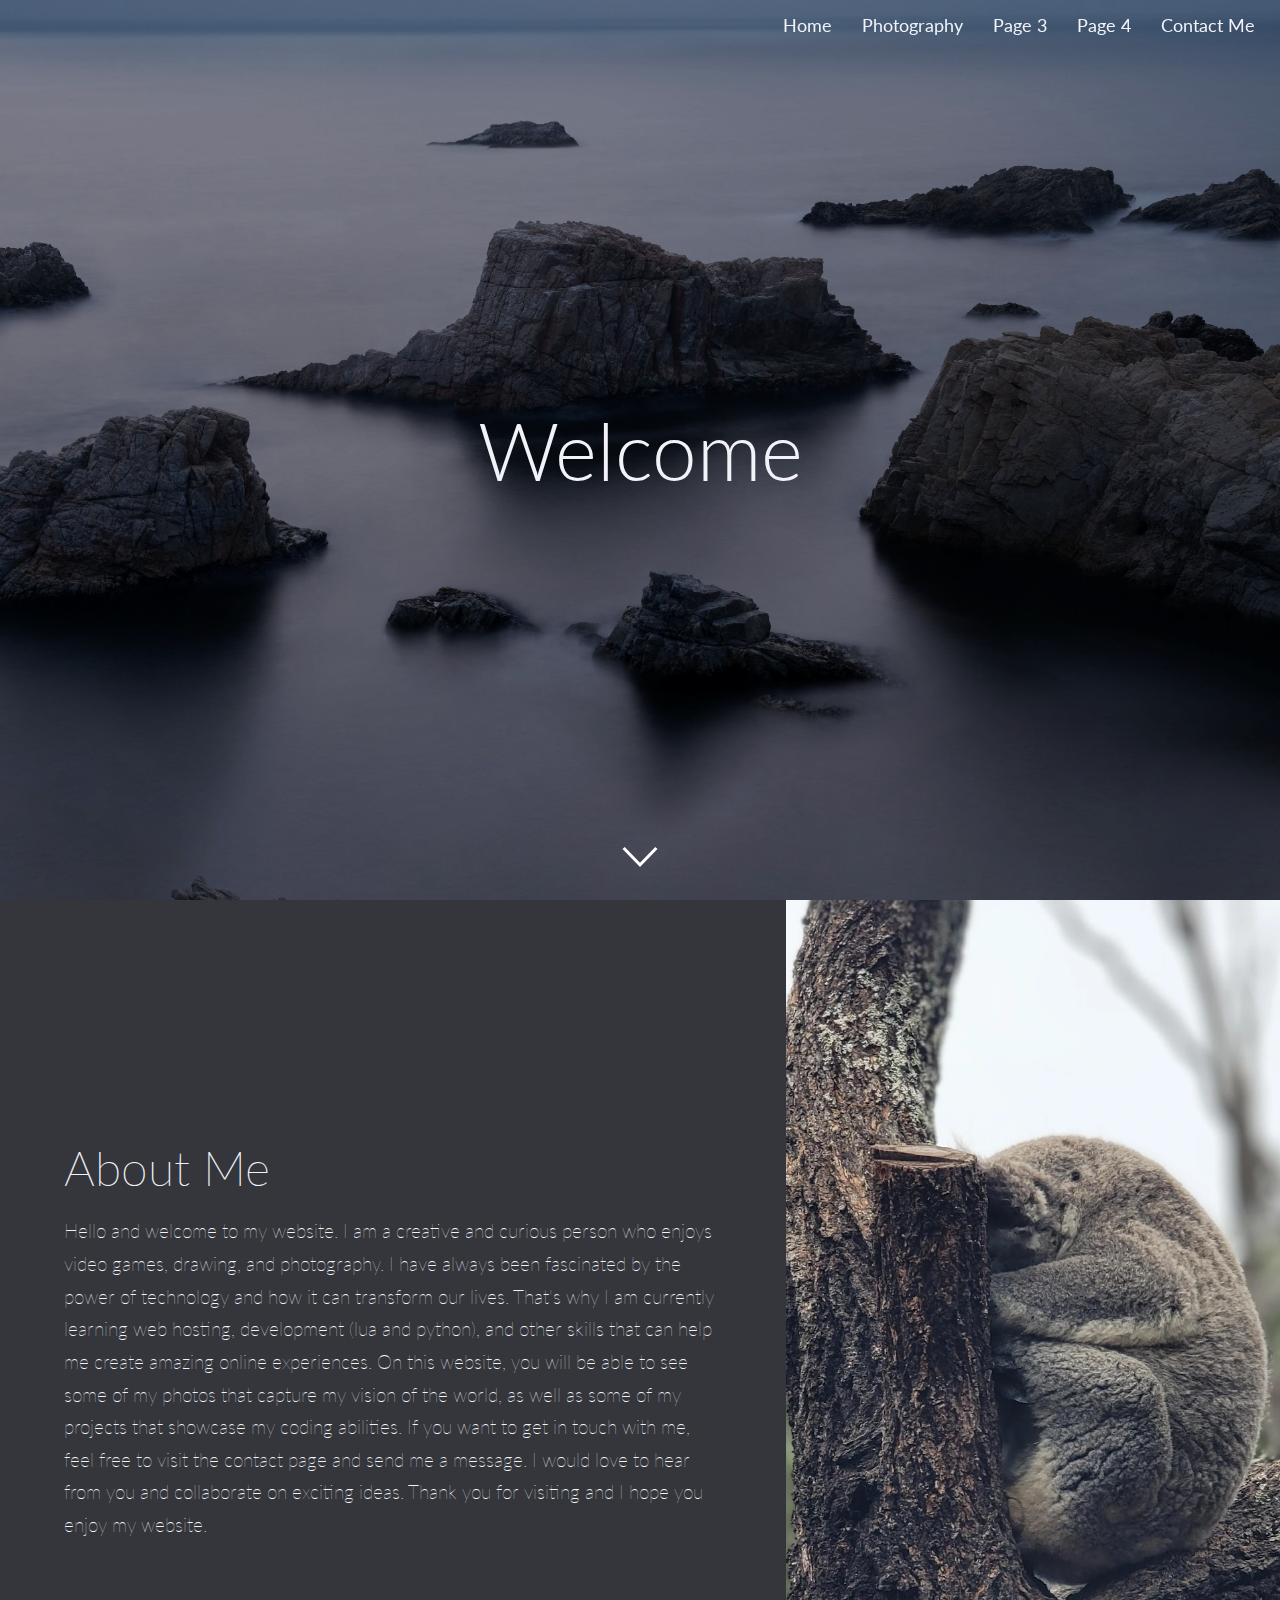
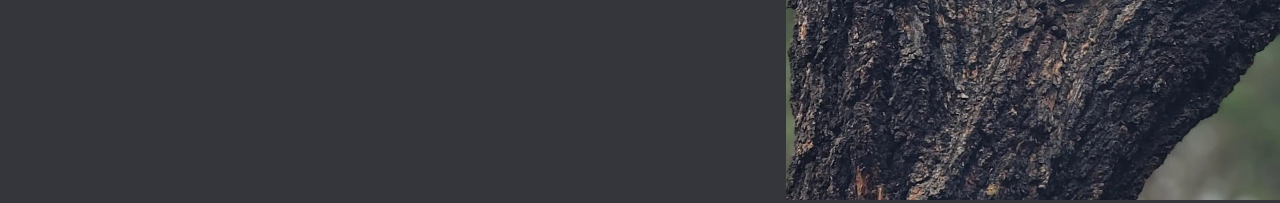
==== commit d5bede65: "Moved images to full and small dir" ====
--- a/index.html
+++ b/index.html
@@ -28,7 +28,7 @@
                     <p class="about-text">Hello and welcome to my website. I am a creative and curious person who enjoys video games, drawing, and photography. I have always been fascinated by the power of technology and how it can transform our lives. That's why I am currently learning web hosting, development (lua and python), and other skills that can help me create amazing online experiences. On this website, you will be able to see some of my photos that capture my vision of the world, as well as some of my projects that showcase my coding abilities. If you want to get in touch with me, feel free to visit the contact page and send me a message. I would love to hear from you and collaborate on exciting ideas. Thank you for visiting and I hope you enjoy my website.</p>
                 </div>
                 <div class="image">
-                    <img class="image-content" src="images/koala.webp" alt="Koala image">
+                    <img class="image-content" src="images/full/koala.webp" alt="Koala image" width="500" height="333">
                 </div>
             </div>
         </div>
--- a/css/styles.css
+++ b/css/styles.css
@@ -25,7 +25,7 @@
     justify-content: center;
     height: 100vh;
     position: relative;
-    background: url('/images/big-sur-horizon.jpg') center/cover no-repeat fixed;
+    background: url('/images/big-sur-horizon.webp') center/cover no-repeat fixed;
 }
 
 .hero::before {
